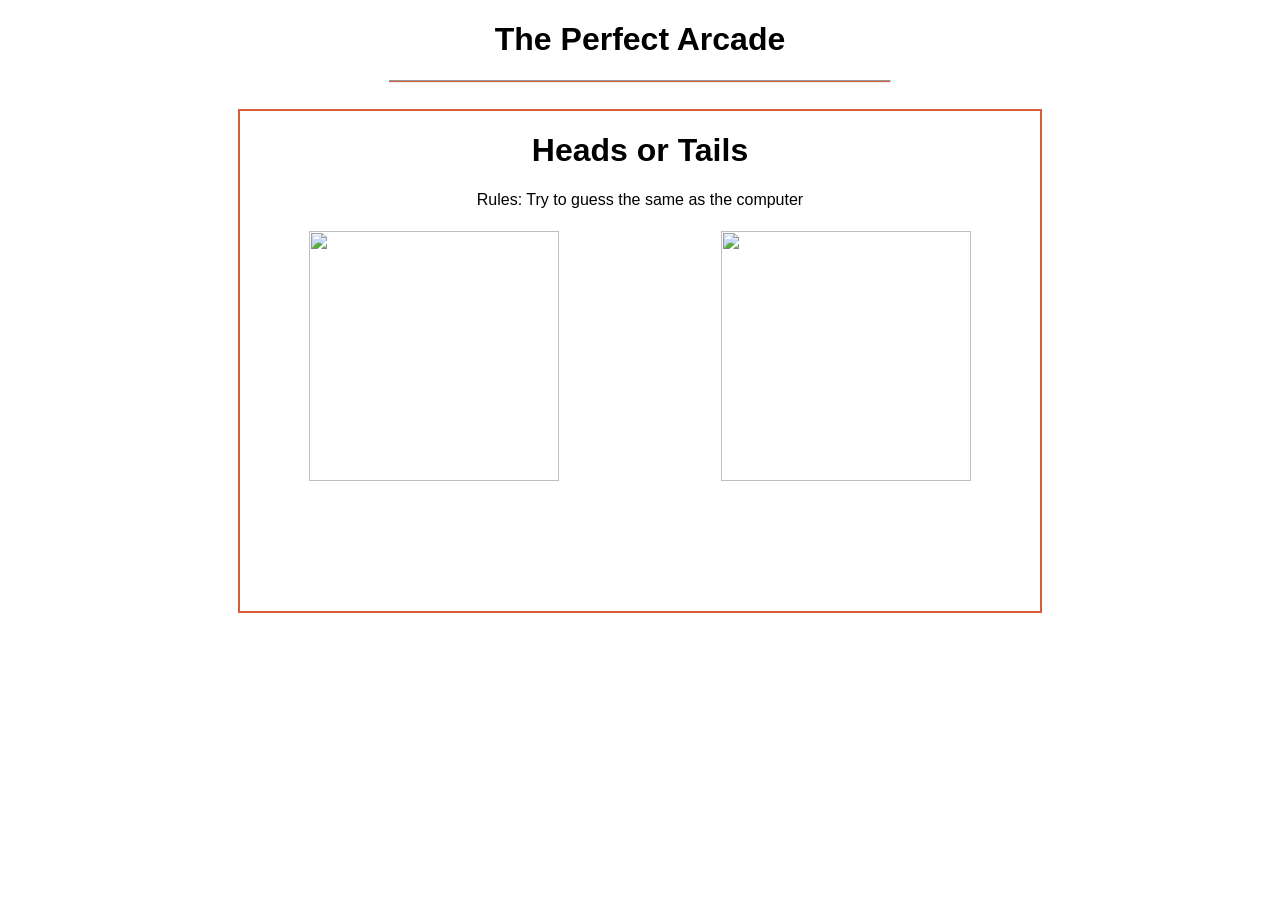
==== index.html @ 965e7bb5 "Add files via upload" ====
<!DOCTYPE html>
<html>
  <head>
    <title>
      Multi-games
    </title>
    <link rel="stylesheet" href="./index.css">
  </head>
  <body>
  <div class="noise-overlay" aria-hidden="true"></div>

  <h1>The Perfect Arcade</h1>
  <hr>
  <br>
  
  <div class="game-1-container">
    <h1>Heads or Tails</h1>
    <h4>Rules: Try to guess the same as the computer</h4>
    <div class="coins-container">
    <button class="heads" onclick="playerMove('heads')"><img class="coin" src="./games-pic/heads.png"></button>
    <button class="tails" onclick="playerMove('tails')"><img class="coin" src="./games-pic/tails.png"></button>
    </div>
    <div class="results-container">
    <p class="result"></p>
    <p class="score"></p>
    </div>
  </div>


  <script>
  let score = {
    wins : 0,
    loses :0
  };

  function pickcomputermove(){
    const number = Math.random();

    let computerMove ='';
   
   if (number>0.5){
     computerMove = "heads"
   } else {
     computerMove = "tails"
   }
   return computerMove;
  }

  function playerMove(playerChoice){
    computerMove= pickcomputermove();
    let results = '';

    if (computerMove === playerChoice) {
      results = 'You Win!';
      score.wins++; 
    } else {
      results = 'You lose :(';
      score.loses++
    }


   document.querySelector('.result').innerHTML=`You chose <img class="small-coin" src="./games-pic/${playerChoice}.png">, computer chose <img class="small-coin" src="./games-pic/${computerMove}.png">, ${results}`;
   document.querySelector('.score').innerHTML=`Score: wins: ${score.wins}, loses: ${score.loses} `;
  }
  </script>



  </body>

</html>
---- index.css ----
.noise-overlay{
 position: fixed;
 top: 0;
 left: 0;
 width: 100%;
 height: 100%;
 height: 100dvh;
 pointer-events: none;
 background-image: url("games-pic/noise-smooth.png");
 opacity: 0.8;

 mix-blend-mode: multiply;
 animation: noise-animation 0.25s steps(2) infinite;
}

@keyframes noise-animation {
  0% {background-position: 0 0;}
  25% {background-position: -30px 40px;}
  50% {background-position: 55px -25px;}
  75% {background-position: 20px 60px;}
  100% {background-position: 0 0;}
}

body{
  font-family: Arial, Helvetica, sans-serif;
  text-align: center;
  overflow: hidden;
}

hr{
  width: 500px;
  background-color: #d95d39;
  height: 1px;
}

.game-1-container{
  margin: 0 auto;
  width: 800px;
  height: 500px;
  border: 2px solid #d95d39;
  z-index: 100;

}

h4{
  font-weight: 100;
}

.result{
  font-size: 16px;
  font-weight: bold;
  text-align: left;
    display: inline-block;
}

.score{
  font-size: 20px;
  font-weight: bold;
  text-align: right;
  display: inline-block;

}

.results-container{
  width: 100%;
  display: flex;
  justify-content: center;
  gap: 30px;
  align-items: center;
}

.tails,.heads{
  border: none;
  background-color: transparent;
  cursor: pointer;
}

.coin{
  height: 250px;
  width: 250px;
}

.coins-container{
  display: flex;
  width: 100%;
  justify-content: center;
  gap: 150px;
}

.small-coin{
  width: 75px;
  height: 75px;
}
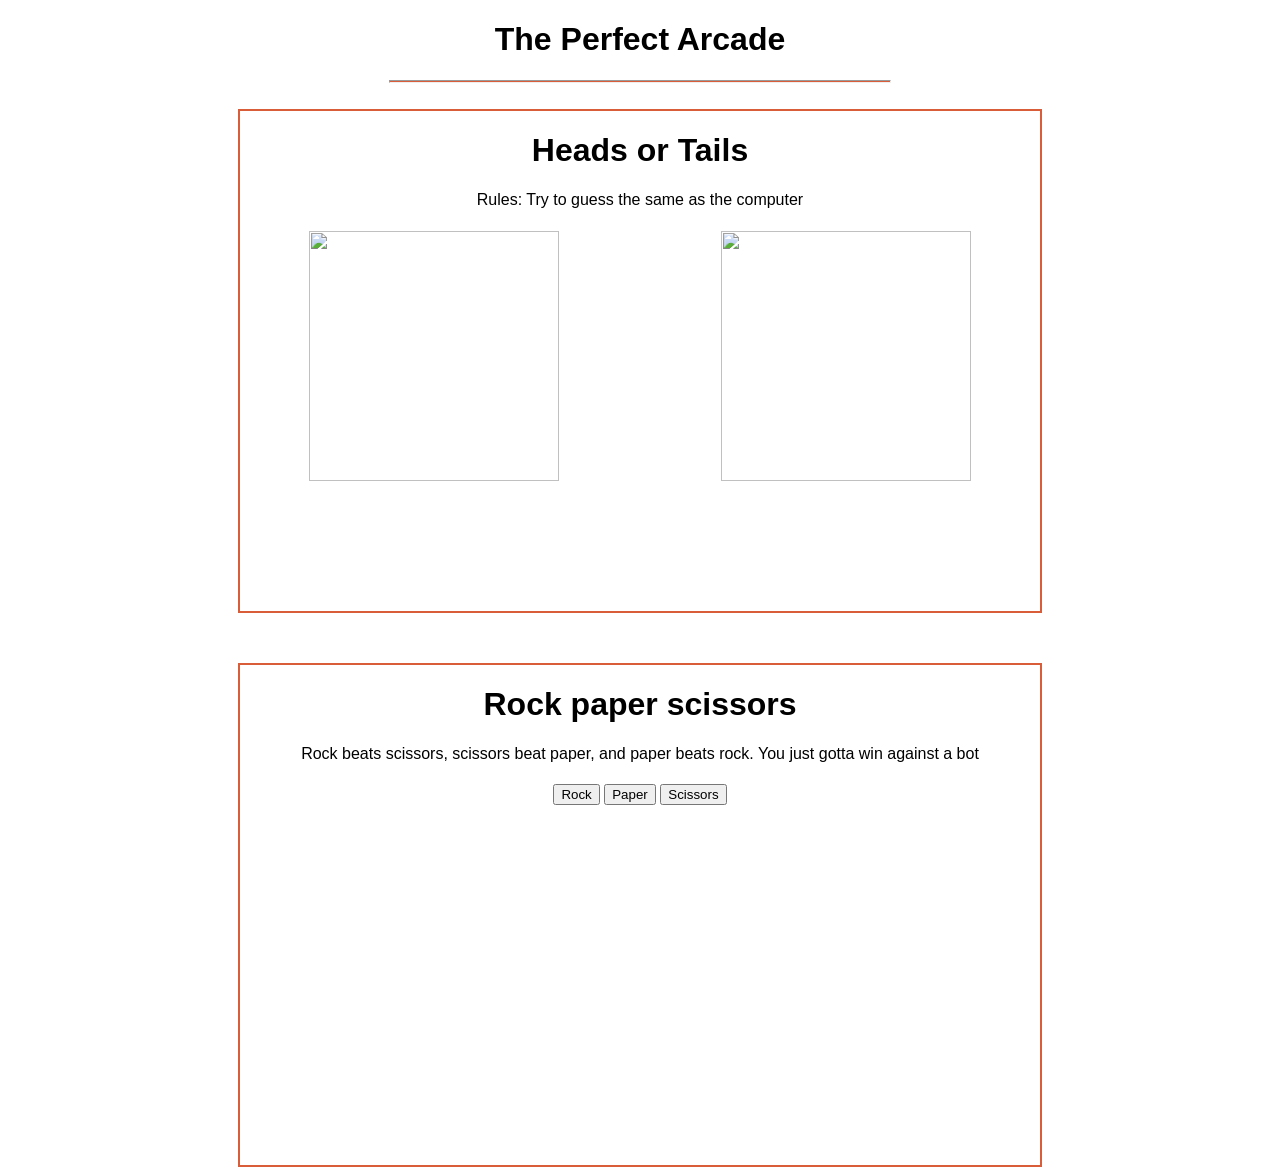
==== commit b2bfbb14: "Add files via upload" ====
--- a/index.html
+++ b/index.html
@@ -27,41 +27,21 @@
   </div>
 
 
-  <script>
-  let score = {
-    wins : 0,
-    loses :0
-  };
+    <div class="game-2-container">
+    <h1>Rock paper scissors</h1>
+    <h4>Rock beats scissors, scissors beat paper, and paper beats rock. You just gotta win against a bot</h4>
+    <div class="buttons-container">
+      <button class="rock" onclick="playerChoice('rock')">Rock</button>
+      <button class="paper" onclick="playerChoice('paper')">Paper</button>
+      <button class="scissors" onclick="playerChoice('scissors')">Scissors</button>
+    </div>
+    <div class="results-container">
+    <p class="game-2-result"></p>
+    <p class="score"></p>
+    </div>
+  </div>
 
-  function pickcomputermove(){
-    const number = Math.random();
-
-    let computerMove ='';
-   
-   if (number>0.5){
-     computerMove = "heads"
-   } else {
-     computerMove = "tails"
-   }
-   return computerMove;
-  }
-
-  function playerMove(playerChoice){
-    computerMove= pickcomputermove();
-    let results = '';
-
-    if (computerMove === playerChoice) {
-      results = 'You Win!';
-      score.wins++; 
-    } else {
-      results = 'You lose :(';
-      score.loses++
-    }
-
-
-   document.querySelector('.result').innerHTML=`You chose <img class="small-coin" src="./games-pic/${playerChoice}.png">, computer chose <img class="small-coin" src="./games-pic/${computerMove}.png">, ${results}`;
-   document.querySelector('.score').innerHTML=`Score: wins: ${score.wins}, loses: ${score.loses} `;
-  }
+  <script src="index.js">
   </script>
 
 
--- a/index.css
+++ b/index.css
@@ -24,7 +24,7 @@
 body{
   font-family: Arial, Helvetica, sans-serif;
   text-align: center;
-  overflow: hidden;
+  overflow-x: hidden;
 }
 
 hr{
@@ -90,4 +90,13 @@
 .small-coin{
   width: 75px;
   height: 75px;
+}
+
+.game-2-container{
+  margin: 0 auto;
+  width: 800px;
+  height: 500px;
+  border: 2px solid #d95d39;
+  z-index: 100;
+  margin-top: 50px;
 }
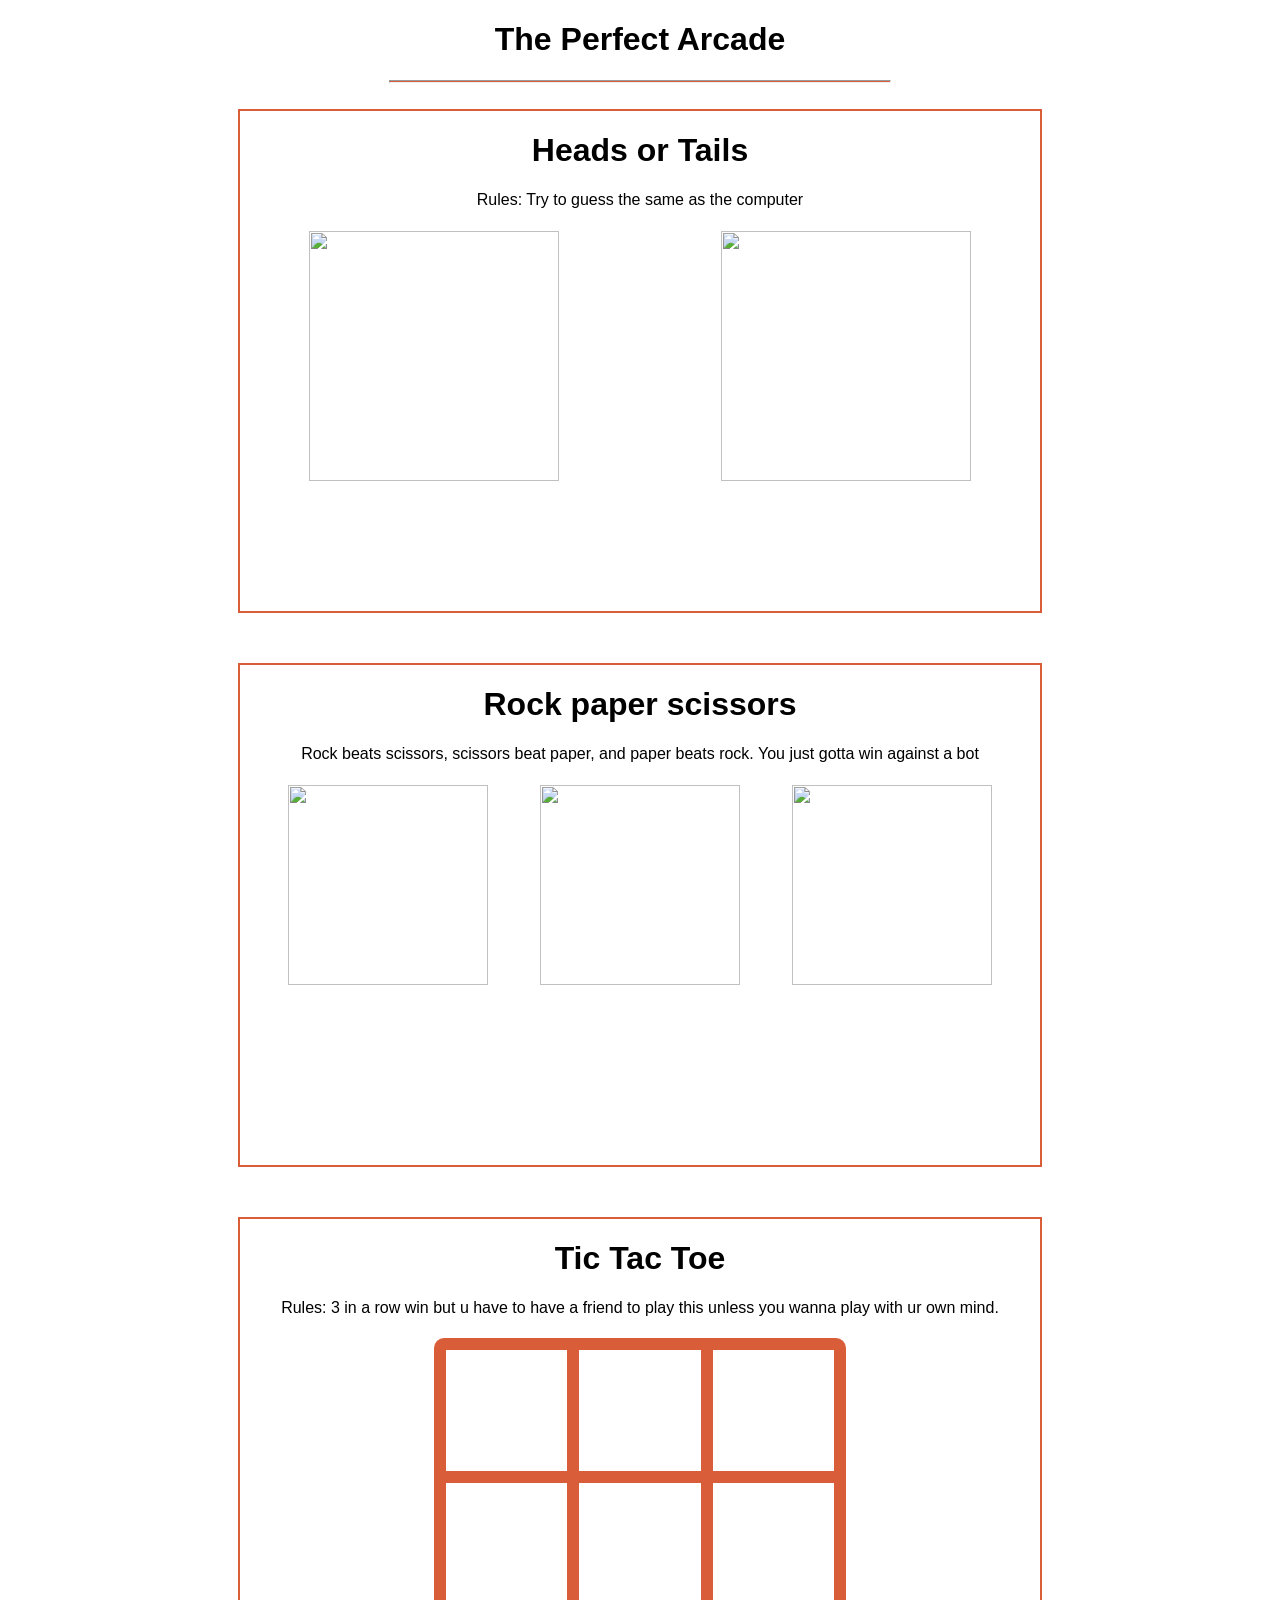
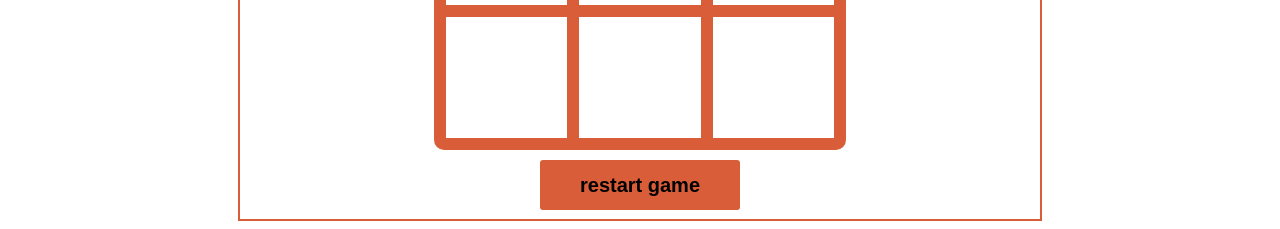
==== commit 00ec786d: "Add files via upload" ====
--- a/index.html
+++ b/index.html
@@ -30,16 +30,36 @@
     <div class="game-2-container">
     <h1>Rock paper scissors</h1>
     <h4>Rock beats scissors, scissors beat paper, and paper beats rock. You just gotta win against a bot</h4>
-    <div class="buttons-container">
-      <button class="rock" onclick="playerChoice('rock')">Rock</button>
-      <button class="paper" onclick="playerChoice('paper')">Paper</button>
-      <button class="scissors" onclick="playerChoice('scissors')">Scissors</button>
+    <div class="game-2-buttons-container">
+      <button class="game-2-button" onclick="playerChoice('rock')"><img class="game-2-button-logo" src="./games-pic/Rock.png"> </button>
+      <button class="game-2-button" onclick="playerChoice('paper')"><img class="game-2-button-logo" src="./games-pic/paper.png"></button>
+      <button class="game-2-button" onclick="playerChoice('scissors')"><img class="game-2-button-logo" src="./games-pic/scissors.png"></button>
     </div>
-    <div class="results-container">
+    <div class="game-results-container">
     <p class="game-2-result"></p>
-    <p class="score"></p>
+    <p class="game-2-score"></p>
     </div>
   </div>
+
+
+  <div class="game-3-container">
+    <h1>Tic Tac Toe</h1>
+    <h4>Rules: 3 in a row win but u have to have a friend to play this unless you wanna play with ur own mind.</h4>
+    <div id="game-board">
+      <div data-cell-index="0" class="game-cell"></div>
+      <div data-cell-index="1" class="game-cell"></div>
+      <div data-cell-index="2" class="game-cell"></div>
+      <div data-cell-index="3" class="game-cell"></div>
+      <div data-cell-index="4" class="game-cell"></div>
+      <div data-cell-index="5" class="game-cell"></div>
+      <div data-cell-index="6" class="game-cell"></div>
+      <div data-cell-index="7" class="game-cell"></div>
+      <div data-cell-index="8" class="game-cell"></div>
+    </div>
+    <button id="restart-game-3">restart game</button>
+    </div>
+
+
 
   <script src="index.js">
   </script>
--- a/index.css
+++ b/index.css
@@ -58,7 +58,6 @@
   font-weight: bold;
   text-align: right;
   display: inline-block;
-
 }
 
 .results-container{
@@ -99,4 +98,96 @@
   border: 2px solid #d95d39;
   z-index: 100;
   margin-top: 50px;
-}+}
+
+.game-2-button-logo{
+  height: 200px;
+  width: 200px;
+}
+
+.game-2-button{
+  background-color: transparent;
+  border: none;
+  cursor: pointer;
+}
+
+.game-2-buttons-container{
+  display: flex;
+  justify-content: center;
+  gap: 40px;
+}
+
+.game-2-result{
+    font-size: 16px;
+  font-weight: bold;
+  text-align: left;
+    display: inline-block;
+}
+
+.game-2-score{
+  font-size: 20px;
+  font-weight: bold;
+  text-align: right;
+  display: inline-block;
+}
+
+.game-2-button-logo-small{
+  height: 75px;
+  width: 75px;
+}
+
+.game-results-container{
+    width: 100%;
+  display: flex;
+  justify-content: center;
+  gap: 20px;
+  align-items: center;
+}
+
+.game-3-container{
+  margin: 0 auto;
+  width: 800px;
+  height: 600px;
+  border: 2px solid #d95d39;
+  z-index: 100;
+  margin-top: 50px;
+}
+
+#game-board{
+  height: 400px;
+  width: 400px;
+  margin: 0 auto;
+  border: 6px solid #d95d39;
+  border-radius: 10px;
+  display: grid;
+
+  grid-template: repeat(3, 1fr)/ repeat(3, 1fr);
+  z-index: 150000;
+
+}
+
+.game-cell{
+  font-size: 100px;
+  border: 6px solid #d95d39;
+  color: black;
+  z-index: 150000;
+  cursor: pointer;
+
+}
+
+#restart-game-3{
+  background-color:#d95d39;
+  border: none;
+  border-radius: 3px;
+  height: 50px;
+  width: 200px;
+  font-size: 20px;
+  font-weight: bold;
+  margin-top: 10px;
+  cursor: pointer
+}
+
+.winning-game-cell{
+  background-color: black;
+  color:#d95d39;
+}
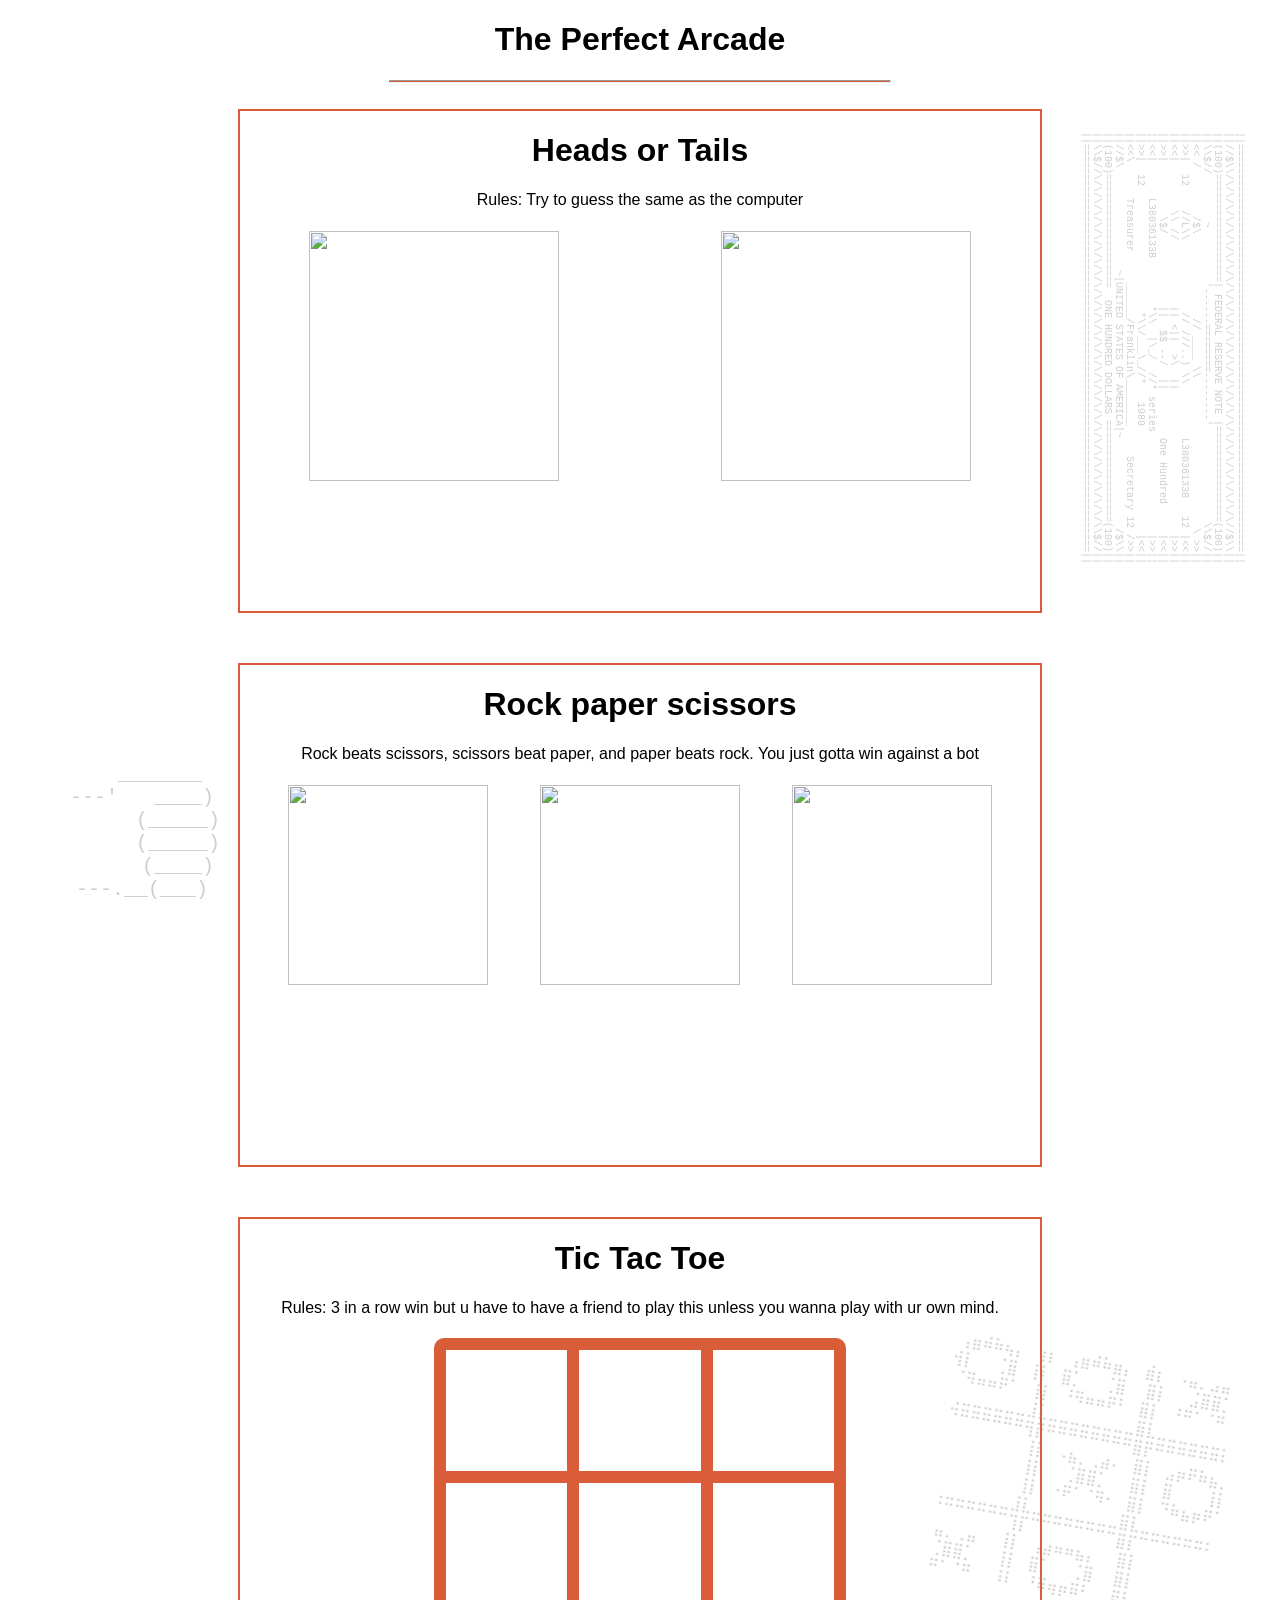
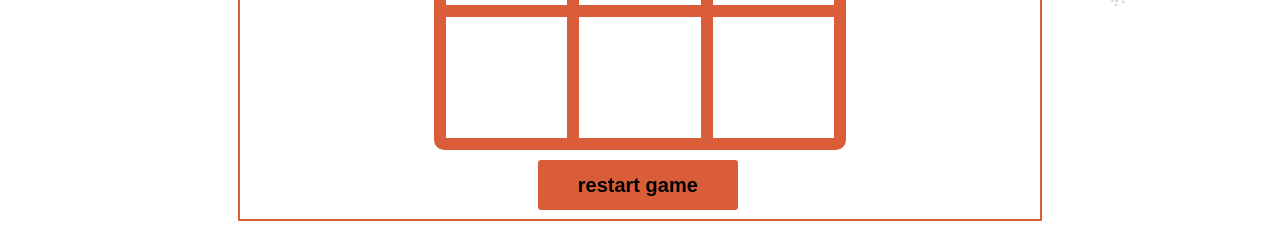
==== commit 218358dc: "Add files via upload" ====
--- a/index.html
+++ b/index.html
@@ -24,6 +24,50 @@
     <p class="result"></p>
     <p class="score"></p>
     </div>
+
+   <div class="ascii-wrap" id="asciiwrap">
+    <pre class="coin-dim" id="ascii-dim">
+||====================================================================||
+||//$\\/\/\/\/\/\/\/\/\/\/\/\/\/\/\/\/\/\/\/\/\/\/\/\/\/\/\/\/\/\//$\\||
+||(100)==================| FEDERAL RESERVE NOTE |================(100)||
+||\\$//        ~         '------========--------'                \\$//||
+||<< /        /$\              // ____ \\                         \ >>||
+||>>|  12    //L\\            // ///..) \\         L38036133B   12 |<<||
+||<<|        \\ //           || <||  >\  ||                        |>>||
+||>>|         \$/            ||  $$ --/  ||        One Hundred     |<<||
+||<<|      L38036133B        *\\  |\_/  //* series                 |>>||
+||>>|  12                     *\\/___\_//*   1989                  |<<||
+||<<\      Treasurer     ______/Franklin\________     Secretary 12 />>||
+||//$\                 ~|UNITED STATES OF AMERICA|~               /$\\||
+||(100)===================  ONE HUNDRED DOLLARS =================(100)||
+||\\$//\/\/\/\/\/\/\/\/\/\/\/\/\/\/\/\/\/\/\/\/\/\/\/\/\/\/\/\/\/\\$//||
+||====================================================================||
+
+
+    </pre>
+
+  <pre class="coin-bright" id="ascii-bright">
+||====================================================================||
+||//$\\/\/\/\/\/\/\/\/\/\/\/\/\/\/\/\/\/\/\/\/\/\/\/\/\/\/\/\/\/\//$\\||
+||(100)==================| FEDERAL RESERVE NOTE |================(100)||
+||\\$//        ~         '------========--------'                \\$//||
+||<< /        /$\              // ____ \\                         \ >>||
+||>>|  12    //L\\            // ///..) \\         L38036133B   12 |<<||
+||<<|        \\ //           || <||  >\  ||                        |>>||
+||>>|         \$/            ||  $$ --/  ||        One Hundred     |<<||
+||<<|      L38036133B        *\\  |\_/  //* series                 |>>||
+||>>|  12                     *\\/___\_//*   1989                  |<<||
+||<<\      Treasurer     ______/Franklin\________     Secretary 12 />>||
+||//$\                 ~|UNITED STATES OF AMERICA|~               /$\\||
+||(100)===================  ONE HUNDRED DOLLARS =================(100)||
+||\\$//\/\/\/\/\/\/\/\/\/\/\/\/\/\/\/\/\/\/\/\/\/\/\/\/\/\/\/\/\/\\$//||
+||====================================================================||
+
+
+    </pre>
+   </div>
+ 
+
   </div>
 
 
@@ -39,6 +83,25 @@
     <p class="game-2-result"></p>
     <p class="game-2-score"></p>
     </div>
+
+   <div class="ascii-wrap-2" id="asciiwrap2">
+    <pre class="rock-dim" id="ascii-dim">
+     _______
+  ---'   ____)
+        (_____)
+        (_____)
+        (____)
+  ---.__(___)
+    </pre>
+        <pre class="rock-bright" id="ascii-bright">
+     _______
+  ---'   ____)
+        (_____)
+        (_____)
+        (____)
+  ---.__(___)
+    </pre>
+   </div> 
   </div>
 
 
@@ -57,6 +120,45 @@
       <div data-cell-index="8" class="game-cell"></div>
     </div>
     <button id="restart-game-3">restart game</button>
+
+   <div class="ascii-wrap-3" id="asciiwrap3">
+    <pre class="tic-tac-toe-dim" id="ascii-dim">
+⠀⠀⠀⠀⠀⠀⠀⠀⠀⠀⠀⠀⠀⠀⠀⠀⠀⠀⠀⠀⠀⠀⠀⠀⠀⠀⠀⠀⠀⠀
+⠀⠀⢠⣶⠾⠷⢦⡄⠀⢰⡆⠀⢠⣶⠾⠷⣶⡄⠀⣾⡆⠀⠠⣤⡀⣠⣤⠀⠀⠀
+⠀⠀⢺⡇⠀⠀⢈⣿⠀⢸⡇⠀⣿⡁⠀⠀⢈⣿⠀ ⣿⡇⠀⠀⣨⣿⣿⡁⠀⠀⠀
+⠀⠀⠈⠻⠶⠶⠟⠁⠀⢸⡇⠀⠘⠻⠶⠶⠟⠃⠀⣿⡇⠀⠘⠛⠁⠈⠛⠀⠀⠀
+⠀⠀⢀⣀⣀⣀⣀⣀⣀⣸⣇⣀⣀⣀⣀⣀⣀⣀⣀⣿⣇⣀⣀⣀⣀⣀⣀⡀⠀⠀
+⠀⠀⠙⠛⠛⠛⠛⠛⠛⢻⡟⠛⠛⠛⠛⠛⠛⠛⠛⣿⡟⠛⠛⠛⠛⠛⠛⠃⠀⠀
+⠀⠀⠀⠀⠀⠀⠀⠀⠀ ⢸⡇⠀⠠⣦⡀⢀⣴⠄⠀⣿⡇⠀⣠⡶⠟⠷⣦⡀⠀⠀
+⠀⠀⠀⠀⠀⠀⠀⠀⠀ ⢸⡇⠀⠀⢈⣿⣿⡁⠀⠀⣿⡇⠀⣿⠀⠀⠀⢸⡇⠀⠀
+⠀⠀⠀⠀⠀⠀⠀⠀⠀ ⢸⡇⠀⠐⠟⠁⠈⠻⠂⠀⣿⡇⠀⠙⠷⣦⡶⠟⠁⠀⠀
+⠀⠀⢀⣀⣀⣀⣀⣀⣀⣸⣇⣀⣀⣀⣀⣀⣀⣀⣀⣿⣇⣀⣀⣀⣀⣀⣀⡀⠀⠀
+⠀⠀⠈⠉⠉⠉⠉⠉⠉⢹⡏⠉⠉⠉⠉⠉⠉⠉⠉⣿⡏⠉⠉⠉⠉⠉⠉⠁⠀⠀
+⠀⠀⠀⣤⡀⢀⣤⠀⠀⢸⡇⠀⢠⣴⠶⠶⣦⡄⠀ ⣿⡇⠀⠀⠀⠀⠀⠀⠀⠀⠀
+⠀⠀⠀⢈⣿⣿⡁⠀⠀⢸⡇⠀⣿⡁⠀⠀⢈⣿⠀ ⣿⡇⠀⠀⠀⠀⠀⠀⠀⠀⠀
+⠀⠀⠀⠛⠁⠈⠛⠀⠀⠸⠇⠀⠘⠿⢶⡶⠿⠃⠀ ⢿⠇⠀⠀⠀⠀⠀⠀⠀⠀⠀
+⠀⠀⠀⠀⠀⠀⠀⠀⠀⠀⠀⠀⠀⠀⠀⠀⠀⠀⠀⠀⠀⠀⠀⠀⠀⠀⠀⠀⠀⠀
+    </pre>
+        <pre class="tic-tac-toe-bright" id="ascii-bright">
+⠀⠀⠀⠀⠀⠀⠀⠀⠀⠀⠀⠀⠀⠀⠀⠀⠀⠀⠀⠀⠀⠀⠀⠀⠀⠀⠀⠀⠀⠀
+⠀⠀⢠⣶⠾⠷⢦⡄⠀⢰⡆⠀⢠⣶⠾⠷⣶⡄⠀⣾⡆⠀⠠⣤⡀⣠⣤⠀⠀⠀
+⠀⠀⢺⡇⠀⠀⢈⣿⠀⢸⡇⠀⣿⡁⠀⠀⢈⣿⠀ ⣿⡇⠀⠀⣨⣿⣿⡁⠀⠀⠀
+⠀⠀⠈⠻⠶⠶⠟⠁⠀⢸⡇⠀⠘⠻⠶⠶⠟⠃⠀⣿⡇⠀⠘⠛⠁⠈⠛⠀⠀⠀
+⠀⠀⢀⣀⣀⣀⣀⣀⣀⣸⣇⣀⣀⣀⣀⣀⣀⣀⣀⣿⣇⣀⣀⣀⣀⣀⣀⡀⠀⠀
+⠀⠀⠙⠛⠛⠛⠛⠛⠛⢻⡟⠛⠛⠛⠛⠛⠛⠛⠛⣿⡟⠛⠛⠛⠛⠛⠛⠃⠀⠀
+⠀⠀⠀⠀⠀⠀⠀⠀⠀ ⢸⡇⠀⠠⣦⡀⢀⣴⠄⠀⣿⡇⠀⣠⡶⠟⠷⣦⡀⠀⠀
+⠀⠀⠀⠀⠀⠀⠀⠀⠀ ⢸⡇⠀⠀⢈⣿⣿⡁⠀⠀⣿⡇⠀⣿⠀⠀⠀⢸⡇⠀⠀
+⠀⠀⠀⠀⠀⠀⠀⠀⠀ ⢸⡇⠀⠐⠟⠁⠈⠻⠂⠀⣿⡇⠀⠙⠷⣦⡶⠟⠁⠀⠀
+⠀⠀⢀⣀⣀⣀⣀⣀⣀⣸⣇⣀⣀⣀⣀⣀⣀⣀⣀⣿⣇⣀⣀⣀⣀⣀⣀⡀⠀⠀
+⠀⠀⠈⠉⠉⠉⠉⠉⠉⢹⡏⠉⠉⠉⠉⠉⠉⠉⠉⣿⡏⠉⠉⠉⠉⠉⠉⠁⠀⠀
+⠀⠀⠀⣤⡀⢀⣤⠀⠀⢸⡇⠀⢠⣴⠶⠶⣦⡄⠀ ⣿⡇⠀⠀⠀⠀⠀⠀⠀⠀⠀
+⠀⠀⠀⢈⣿⣿⡁⠀⠀⢸⡇⠀⣿⡁⠀⠀⢈⣿⠀ ⣿⡇⠀⠀⠀⠀⠀⠀⠀⠀⠀
+⠀⠀⠀⠛⠁⠈⠛⠀⠀⠸⠇⠀⠘⠿⢶⡶⠿⠃⠀ ⢿⠇⠀⠀⠀⠀⠀⠀⠀⠀⠀⠀
+⠀⠀⠀⠀⠀⠀⠀⠀⠀⠀⠀⠀⠀⠀⠀⠀⠀⠀⠀⠀⠀⠀⠀⠀⠀⠀⠀⠀⠀⠀
+    </pre>
+   </div> 
+  </div>
+
     </div>
 
 
--- a/index.css
+++ b/index.css
@@ -7,7 +7,7 @@
  height: 100dvh;
  pointer-events: none;
  background-image: url("games-pic/noise-smooth.png");
- opacity: 0.8;
+ opacity: 0.4;
 
  mix-blend-mode: multiply;
  animation: noise-animation 0.25s steps(2) infinite;
@@ -91,6 +91,35 @@
   height: 75px;
 }
 
+.ascii-wrap{
+  position: relative;
+  display: inline-block;
+  top: 0px;
+  right: 10px;
+}
+
+.coin-dim,.coin-bright{
+  position: absolute;
+  font-size: 10px;
+  white-space: pre;
+  color: #9c8f88;
+  cursor: default;
+  top: -300px;
+  margin-left: 300px;
+  rotate: 90deg;
+}
+
+.coin-dim{
+  color: rgba(156,143,136,0.45);
+}
+
+.coin-bright{
+  color: rgba(156, 143, 136, 1);
+  -webkit-mask-image: radial-gradient(circle 60px at var(--mx, -999px) var(--my,-999px),black 0%, transparent 100%);
+  mask-image: radial-gradient(circle 60px at var(--mx, -999px) var(--my,-999px),black 0%, transparent 100%);
+
+}
+
 .game-2-container{
   margin: 0 auto;
   width: 800px;
@@ -142,6 +171,33 @@
   justify-content: center;
   gap: 20px;
   align-items: center;
+}
+
+.ascii-wrap-2{
+  position: relative;
+  display: inline-block;
+  left:-600px;
+  top: -300px;
+}
+
+.rock-dim,.rock-bright{
+  position: absolute;
+  font-size: 20px;
+  white-space: pre;
+  color: #9c8f88;
+  cursor: default;
+  margin-left: 0px;
+}
+
+.rock-dim{
+  color: rgba(156,143,136,0.45);
+}
+
+.rock-bright{
+  color: rgba(156, 143, 136, 1);
+  -webkit-mask-image: radial-gradient(circle 60px at var(--mx, -999px) var(--my,-999px),black 0%, transparent 100%);
+  mask-image: radial-gradient(circle 60px at var(--mx, -999px) var(--my,-999px),black 0%, transparent 100%);
+
 }
 
 .game-3-container{
@@ -191,3 +247,31 @@
   background-color: black;
   color:#d95d39;
 }
+
+.ascii-wrap-3{
+  position: relative;
+  display: inline-block;
+  top: -500px;
+  right: -200px;
+  rotate: 10deg;
+}
+
+.tic-tac-toe-dim,.tic-tac-toe-bright{
+  position: absolute;
+  font-size: 15px;
+  white-space: pre;
+  color: #9c8f88;
+  cursor: default;
+  margin-left: 0px;
+}
+
+.tic-tac-toe-dim{
+  color: rgba(156,143,136,0.45);
+}
+
+.tic-tac-toe-bright{
+  color: rgba(156, 143, 136, 1);
+  -webkit-mask-image: radial-gradient(circle 60px at var(--mx, -999px) var(--my,-999px),black 0%, transparent 100%);
+  mask-image: radial-gradient(circle 60px at var(--mx, -999px) var(--my,-999px),black 0%, transparent 100%);
+
+}
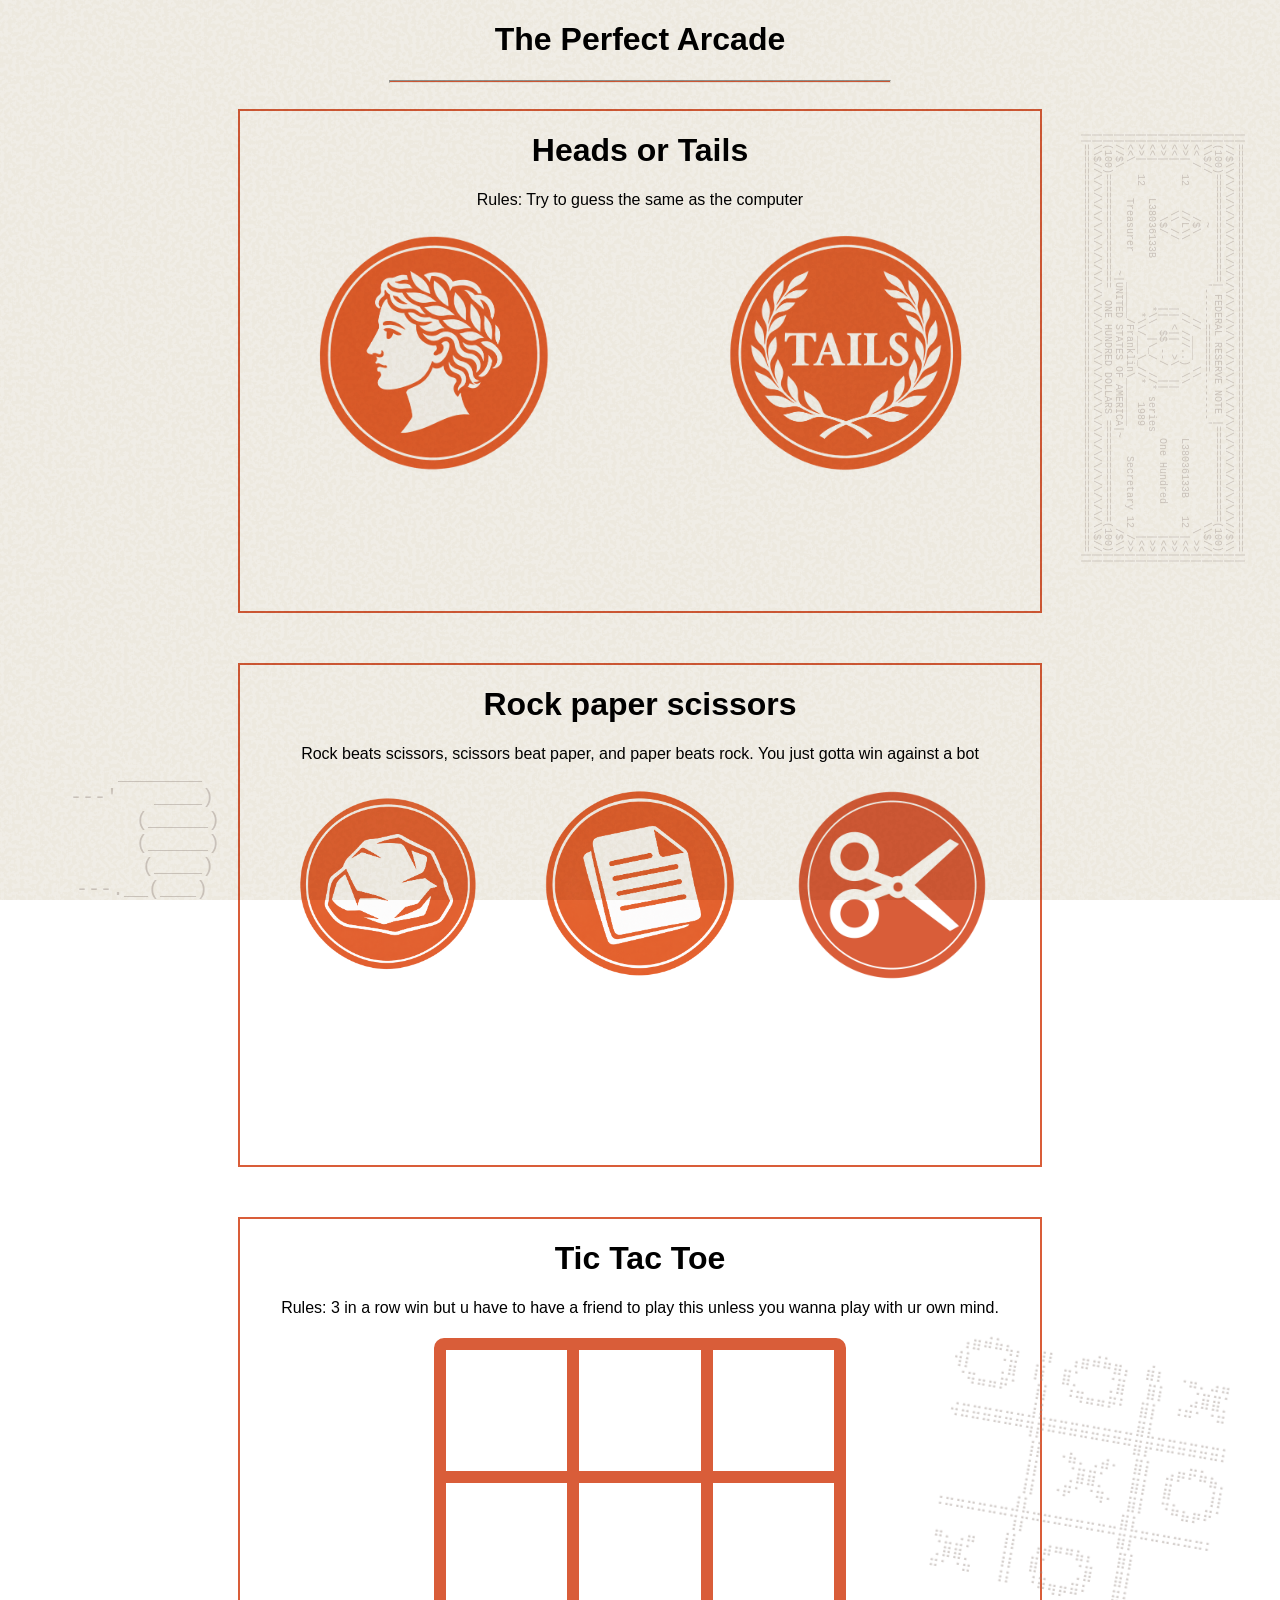
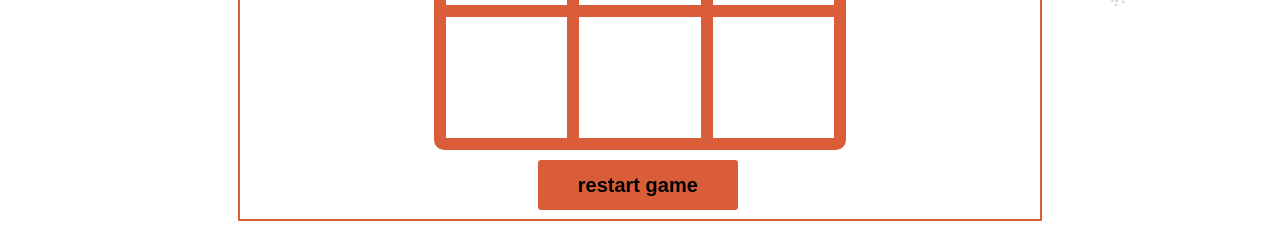
==== commit a9345feb: "Add files via upload" ====
--- a/index.html
+++ b/index.html
@@ -75,7 +75,7 @@
     <h1>Rock paper scissors</h1>
     <h4>Rock beats scissors, scissors beat paper, and paper beats rock. You just gotta win against a bot</h4>
     <div class="game-2-buttons-container">
-      <button class="game-2-button" onclick="playerChoice('rock')"><img class="game-2-button-logo" src="./games-pic/Rock.png"> </button>
+      <button class="game-2-button" onclick="playerChoice('rock')"><img class="game-2-button-logo" src="./games-pic/rock.png"> </button>
       <button class="game-2-button" onclick="playerChoice('paper')"><img class="game-2-button-logo" src="./games-pic/paper.png"></button>
       <button class="game-2-button" onclick="playerChoice('scissors')"><img class="game-2-button-logo" src="./games-pic/scissors.png"></button>
     </div>
